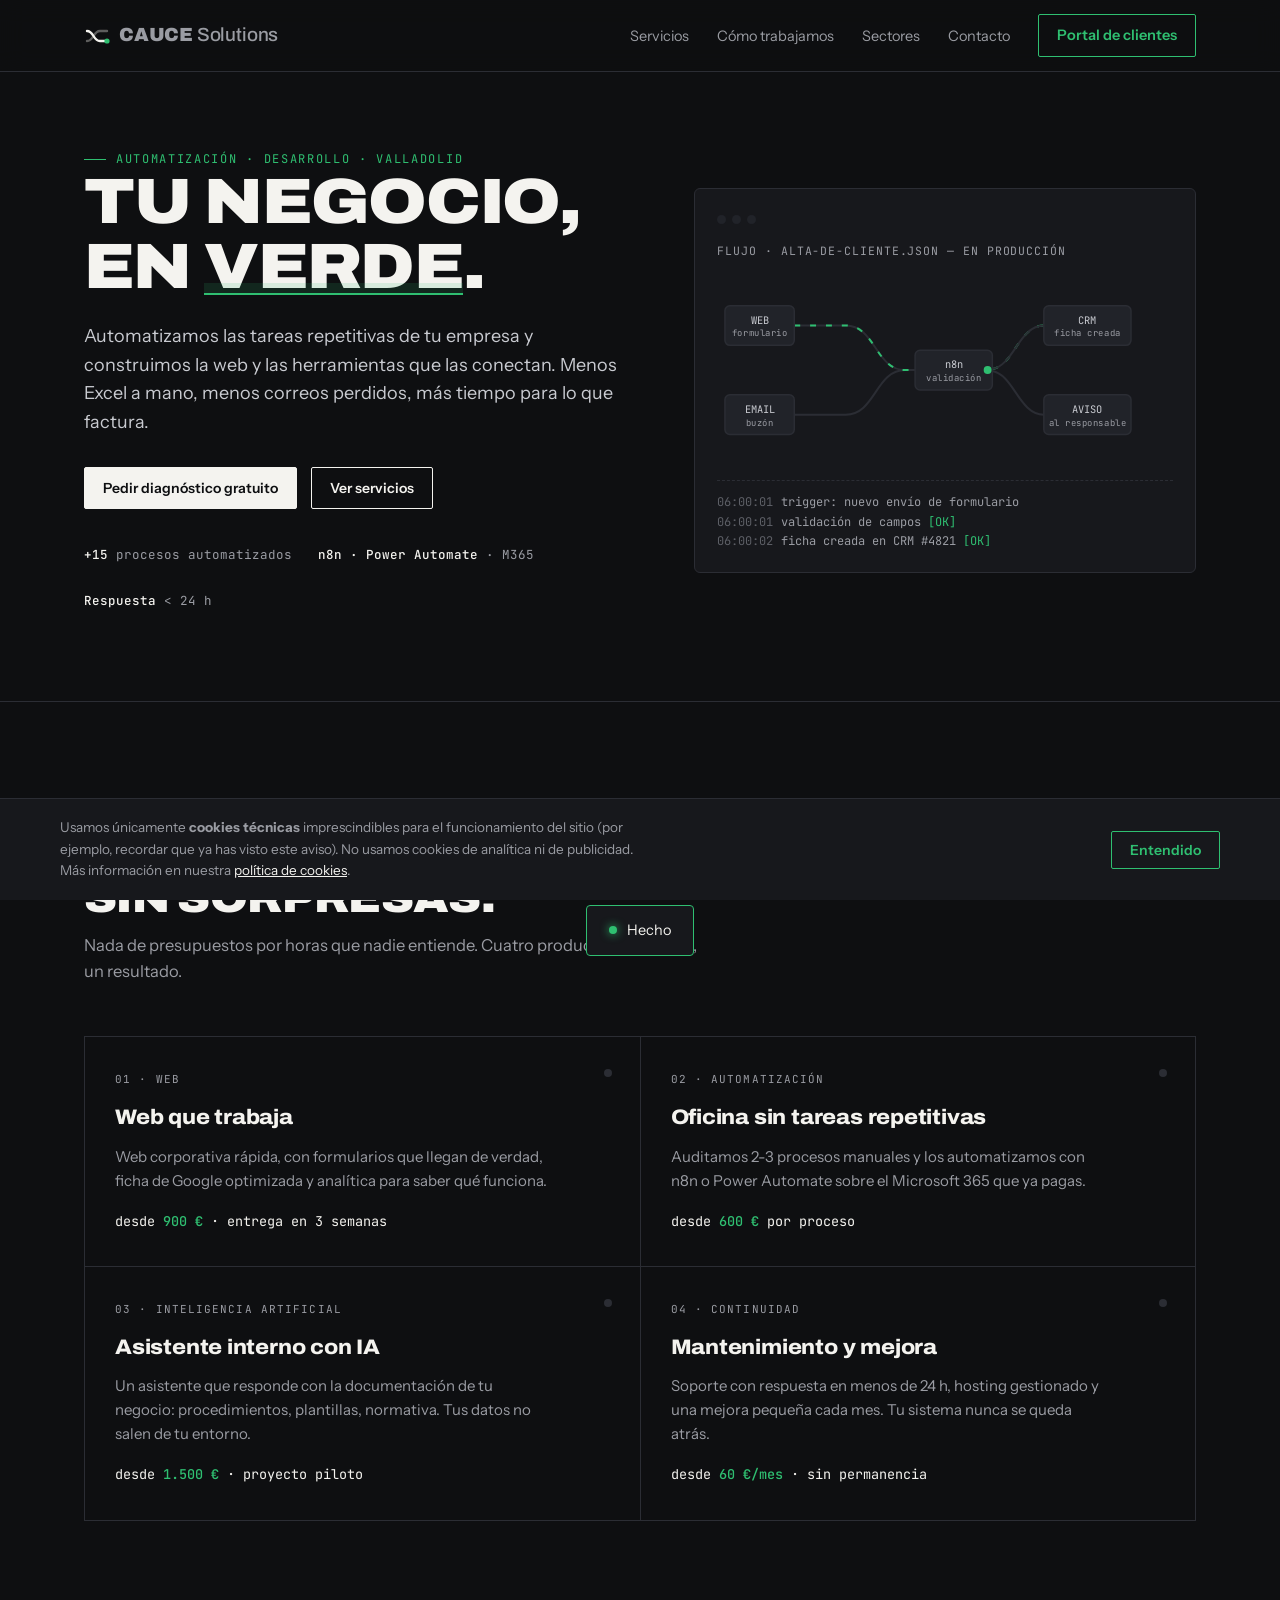
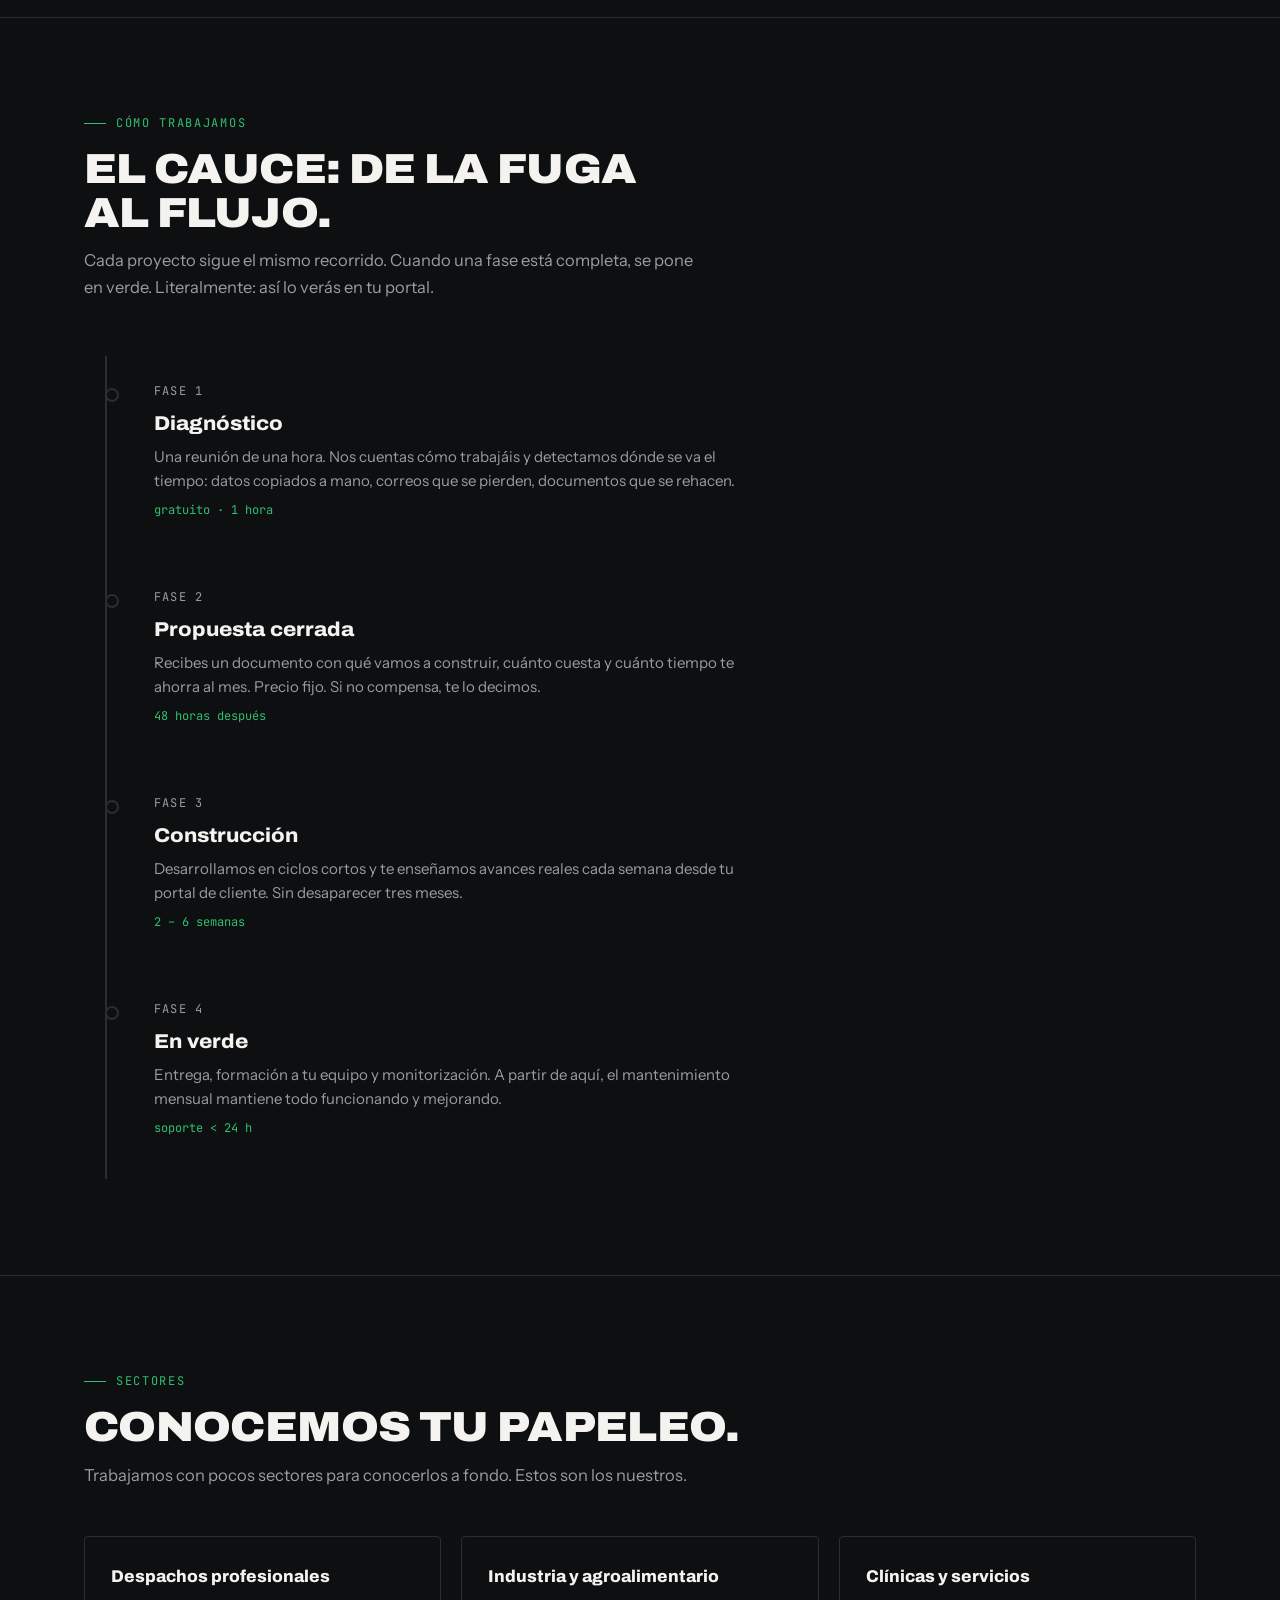
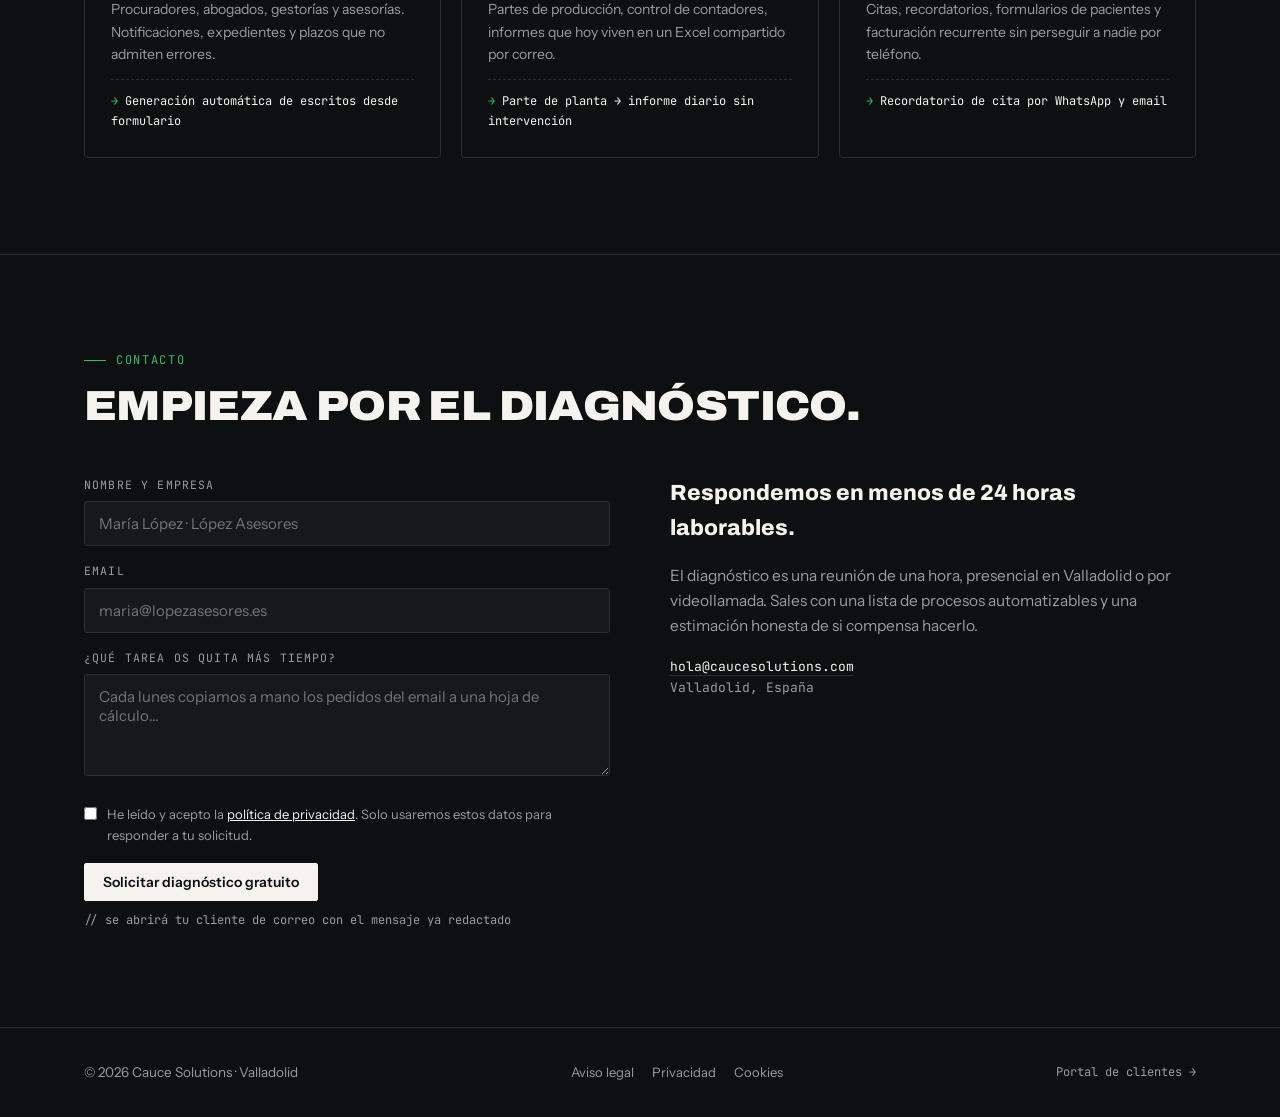
==== public/index.html @ e4cf9851 "feat: landing de caucesolutions.es lista para Workers Builds Landing estática (inicio, páginas legal" ====
<!DOCTYPE html>
<html lang="es">
<head>
<meta charset="UTF-8">
<meta name="viewport" content="width=device-width, initial-scale=1.0">
<title>Cauce Solutions — Automatización y desarrollo web para pymes</title>
<meta name="description" content="Automatizamos las tareas repetitivas de tu empresa y construimos la web y las herramientas que las conectan. Desarrollo web, automatización de procesos e IA aplicada para pymes en Valladolid.">
<meta name="robots" content="index, follow">
<link rel="canonical" href="https://caucesolutions.es/">
<meta name="theme-color" content="#0e0f11">

<meta property="og:type" content="website">
<meta property="og:site_name" content="Cauce Solutions">
<meta property="og:title" content="Cauce Solutions — Automatización y desarrollo web para pymes">
<meta property="og:description" content="Automatizamos las tareas repetitivas de tu empresa y construimos la web y las herramientas que las conectan.">
<meta property="og:url" content="https://caucesolutions.es/">
<meta property="og:locale" content="es_ES">
<meta name="twitter:card" content="summary">
<meta name="twitter:title" content="Cauce Solutions — Automatización y desarrollo web para pymes">
<meta name="twitter:description" content="Automatizamos las tareas repetitivas de tu empresa y construimos la web y las herramientas que las conectan.">

<link rel="icon" type="image/svg+xml" href="favicon.svg">
<link rel="mask-icon" href="favicon.svg" color="#0e0f11">
<link rel="manifest" href="site.webmanifest">

<link rel="preconnect" href="https://fonts.googleapis.com">
<link rel="preconnect" href="https://fonts.gstatic.com" crossorigin>
<link href="https://fonts.googleapis.com/css2?family=Archivo:wdth,wght@62..125,400..900&family=Instrument+Sans:wght@400;500;600&family=JetBrains+Mono:wght@400;500;700&display=swap" rel="stylesheet">
<style>
:root{
  --ink:#0e0f11;
  --ink-2:#17181c;
  --ink-3:#212329;
  --line:#2b2d34;
  --paper:#f4f3ef;
  --mut:#9a9ca3;
  --ok:#2fbf71;
  --ok-dim:rgba(47,191,113,.14);
  --danger:#e5484d;
  --warn:#f5b942;
  --disp:'Archivo',sans-serif;
  --body:'Instrument Sans',sans-serif;
  --mono:'JetBrains Mono',monospace;
}
*{margin:0;padding:0;box-sizing:border-box}
html{scroll-behavior:smooth}
body{background:var(--ink);color:var(--paper);font-family:var(--body);font-size:16px;line-height:1.6;-webkit-font-smoothing:antialiased}
::selection{background:var(--ok);color:var(--ink)}
a{color:inherit}
button{font-family:inherit;cursor:pointer}
.mono{font-family:var(--mono)}
.ok{color:var(--ok)}

/* ---------- utilidades ---------- */
.wrap{max-width:1160px;margin:0 auto;padding:0 24px}
.eyebrow{font-family:var(--mono);font-size:12px;letter-spacing:.14em;text-transform:uppercase;color:var(--ok);display:flex;align-items:center;gap:10px}
.eyebrow::before{content:"";width:22px;height:1px;background:var(--ok)}
.reveal{opacity:0;transform:translateY(22px);transition:opacity .7s ease,transform .7s ease}
.reveal.in{opacity:1;transform:none}
@media (prefers-reduced-motion:reduce){
  .reveal{opacity:1;transform:none;transition:none}
  *{animation-duration:.001s !important;animation-iteration-count:1 !important;transition-duration:.001s !important}
  html{scroll-behavior:auto}
}

/* ---------- nav ---------- */
nav{position:fixed;top:0;left:0;right:0;z-index:50;background:rgba(14,15,17,.82);backdrop-filter:blur(12px);border-bottom:1px solid var(--line)}
.nav-in{max-width:1160px;margin:0 auto;padding:14px 24px;display:flex;align-items:center;justify-content:space-between}
.logo{font-family:var(--disp);font-weight:900;font-stretch:110%;font-size:19px;letter-spacing:-.01em;display:flex;align-items:center;gap:9px;text-decoration:none}
.logo-mark{width:26px;height:26px;flex:none}
.logo-mark path{stroke:var(--paper);stroke-width:2.4;fill:none;stroke-linecap:round}
.logo-mark .pulse-dot{fill:var(--ok)}
.logo b{font-weight:900}.logo span{font-weight:500;font-stretch:100%;color:var(--mut)}
.nav-links{display:flex;gap:28px;align-items:center;list-style:none}
.nav-links a{text-decoration:none;font-size:14.5px;color:var(--mut);transition:color .2s}
.nav-links a:hover,.nav-links a:focus-visible{color:var(--paper)}
.btn{display:inline-flex;align-items:center;gap:8px;border:1px solid var(--paper);background:transparent;color:var(--paper);padding:9px 18px;font-size:14px;font-weight:600;text-decoration:none;transition:background .2s,color .2s,border-color .2s;border-radius:2px}
.btn:hover,.btn:focus-visible{background:var(--paper);color:var(--ink)}
.btn.solid{background:var(--paper);color:var(--ink)}
.btn.solid:hover,.btn.solid:focus-visible{background:var(--ok);border-color:var(--ok);color:var(--ink)}
.btn.ok-btn{border-color:var(--ok);color:var(--ok)}
.btn.ok-btn:hover,.btn.ok-btn:focus-visible{background:var(--ok);color:var(--ink)}
.btn[disabled]{opacity:.45;cursor:not-allowed}
.btn[disabled]:hover{background:transparent;color:var(--paper)}
.burger{display:none;background:none;border:1px solid var(--line);color:var(--paper);padding:8px 10px;border-radius:2px;font-family:var(--mono);font-size:12px}

/* ---------- hero ---------- */
header.hero{padding:150px 0 90px;position:relative;overflow:hidden}
.hero-grid{display:grid;grid-template-columns:1.05fr .95fr;gap:56px;align-items:center}
h1{font-family:var(--disp);font-weight:900;font-stretch:112%;font-size:clamp(38px,5.4vw,64px);line-height:1.02;letter-spacing:-.02em;text-transform:uppercase}
h1 .under{position:relative;white-space:nowrap}
h1 .under::after{content:"";position:absolute;left:0;bottom:6px;height:10px;width:100%;background:var(--ok-dim);border-bottom:2px solid var(--ok);transform:scaleX(0);transform-origin:left;animation:draw 1s .5s ease forwards}
@keyframes draw{to{transform:scaleX(1)}}
.hero p.lead{margin:22px 0 30px;font-size:18px;color:#c9cbd1;max-width:46ch}
.hero-ctas{display:flex;gap:14px;flex-wrap:wrap}
.hero-meta{margin-top:36px;display:flex;gap:26px;flex-wrap:wrap;font-family:var(--mono);font-size:12.5px;color:var(--mut)}
.hero-meta b{color:var(--paper);font-weight:500}

/* pipeline (elemento firma) */
.pipeline{background:var(--ink-2);border:1px solid var(--line);border-radius:6px;padding:26px 22px;position:relative}
.pipeline .win{display:flex;gap:6px;margin-bottom:18px}
.pipeline .win i{width:9px;height:9px;border-radius:50%;background:var(--ink-3);display:block}
.pipe-title{font-family:var(--mono);font-size:11.5px;color:var(--mut);letter-spacing:.08em;text-transform:uppercase;margin-bottom:16px}
.pipe-svg{width:100%;height:auto;display:block}
.pipe-svg .wire{stroke:var(--line);stroke-width:2;fill:none}
.pipe-svg .wire-lit{stroke:var(--ok);stroke-width:2;fill:none;stroke-dasharray:6 10;animation:flow 1.4s linear infinite}
@keyframes flow{to{stroke-dashoffset:-16}}
.pipe-svg .node{fill:var(--ink-3);stroke:var(--line);stroke-width:1.5}
.pipe-svg text{font-family:var(--mono);font-size:10.5px;fill:#c9cbd1}
.pipe-svg .nlabel{fill:var(--mut);font-size:9px;letter-spacing:.06em}
.pipe-svg .dot{fill:var(--ok);animation:travel 3.2s linear infinite}
@keyframes travel{0%{opacity:0}6%{opacity:1}94%{opacity:1}100%{opacity:0}}
.pipe-log{margin-top:16px;border-top:1px dashed var(--line);padding-top:12px;font-family:var(--mono);font-size:12px;color:var(--mut);height:66px;overflow:hidden}
.pipe-log div{opacity:0;animation:logline .4s ease forwards}
@keyframes logline{to{opacity:1}}
.pipe-log .t{color:#5d5f66;margin-right:8px}
.pipe-log .okk{color:var(--ok)}

/* ---------- secciones landing ---------- */
section{padding:96px 0;border-top:1px solid var(--line)}
h2{font-family:var(--disp);font-weight:900;font-stretch:110%;font-size:clamp(28px,3.6vw,42px);line-height:1.05;letter-spacing:-.015em;text-transform:uppercase;margin:14px 0 12px}
.sec-sub{color:var(--mut);max-width:56ch;font-size:16.5px}

/* servicios */
.svc-grid{margin-top:52px;display:grid;grid-template-columns:repeat(2,1fr);gap:1px;background:var(--line);border:1px solid var(--line)}
.svc{background:var(--ink);padding:34px 30px;position:relative;transition:background .25s}
.svc:hover{background:var(--ink-2)}
.svc .tag{font-family:var(--mono);font-size:11px;color:var(--mut);letter-spacing:.1em;text-transform:uppercase}
.svc h3{font-family:var(--disp);font-weight:800;font-stretch:108%;font-size:21px;margin:12px 0 10px;letter-spacing:-.01em}
.svc p{color:var(--mut);font-size:15px;max-width:44ch}
.svc .price{margin-top:18px;font-family:var(--mono);font-size:13.5px;color:var(--paper)}
.svc .price b{color:var(--ok);font-weight:500}
.svc .st{position:absolute;top:32px;right:28px;width:8px;height:8px;border-radius:50%;background:var(--line);transition:background .25s,box-shadow .25s}
.svc:hover .st{background:var(--ok);box-shadow:0 0 12px var(--ok)}

/* proceso — el cauce */
.proc{display:grid;grid-template-columns:44px 1fr;gap:0 26px;margin-top:56px;position:relative}
.proc-rail{grid-column:1;grid-row:1/span 8;position:relative;width:2px;justify-self:center;background:var(--line)}
.proc-rail .fill{position:absolute;top:0;left:0;width:100%;height:0;background:var(--ok);transition:height .2s linear}
.step{grid-column:2;padding:26px 0 40px;position:relative}
.step .knob{position:absolute;left:-49px;top:32px;width:14px;height:14px;border-radius:50%;background:var(--ink);border:2px solid var(--line);transition:border-color .3s,background .3s,box-shadow .3s}
.step.lit .knob{border-color:var(--ok);background:var(--ok);box-shadow:0 0 14px rgba(47,191,113,.7)}
.step .n{font-family:var(--mono);font-size:12px;color:var(--mut);letter-spacing:.1em}
.step h3{font-family:var(--disp);font-weight:800;font-stretch:108%;font-size:20px;margin:6px 0}
.step p{color:var(--mut);font-size:15px;max-width:60ch}
.step .dur{font-family:var(--mono);font-size:12px;color:var(--ok);margin-top:8px;display:inline-block}

/* nichos */
.niche-row{margin-top:48px;display:grid;grid-template-columns:repeat(3,1fr);gap:20px}
.niche{border:1px solid var(--line);padding:26px;border-radius:4px;transition:border-color .25s,transform .25s}
.niche:hover{border-color:var(--ok);transform:translateY(-3px)}
.niche h3{font-family:var(--disp);font-weight:800;font-size:17px;margin-bottom:8px}
.niche p{color:var(--mut);font-size:14px}
.niche .ex{margin-top:14px;font-family:var(--mono);font-size:12px;color:var(--paper);border-top:1px dashed var(--line);padding-top:12px}
.niche .ex::before{content:"→ ";color:var(--ok)}

/* contacto */
.cta-box{margin-top:48px;display:grid;grid-template-columns:1fr 1fr;gap:60px;align-items:start}
.field{margin-bottom:16px}
.field label{display:block;font-family:var(--mono);font-size:11.5px;letter-spacing:.1em;text-transform:uppercase;color:var(--mut);margin-bottom:7px}
.field input,.field textarea,.field select{width:100%;background:var(--ink-2);border:1px solid var(--line);color:var(--paper);padding:12px 14px;font-family:var(--body);font-size:15px;border-radius:3px;transition:border-color .2s}
.field input:focus,.field textarea:focus,.field select:focus{outline:none;border-color:var(--ok)}
.field-check{display:flex;align-items:flex-start;gap:10px;margin:20px 0 18px}
.field-check input{width:auto;margin-top:3px;accent-color:var(--ok)}
.field-check label{font-size:13px;color:var(--mut);font-family:var(--body);text-transform:none;letter-spacing:0}
.field-check a{color:var(--paper);text-decoration:underline}
.form-note{font-family:var(--mono);font-size:12px;color:var(--mut);margin-top:10px}
.contact-info{font-size:15.5px;color:var(--mut)}
.contact-info p{margin-bottom:18px}
.contact-info .big{font-family:var(--disp);font-weight:800;font-size:22px;color:var(--paper)}
.contact-info a.mail{color:var(--paper);text-decoration:none;border-bottom:1px solid var(--line)}
.contact-info a.mail:hover{border-color:var(--ok);color:var(--ok)}

footer{border-top:1px solid var(--line);padding:34px 0;color:var(--mut);font-size:13.5px}
.foot-in{display:flex;justify-content:space-between;gap:20px;flex-wrap:wrap;align-items:center}
.foot-in .mono{font-size:12px}
.foot-legal{display:flex;gap:18px;flex-wrap:wrap;list-style:none}
.foot-legal a{text-decoration:none;color:var(--mut);font-size:13px;transition:color .2s}
.foot-legal a:hover{color:var(--paper)}

.toast{position:fixed;bottom:24px;left:50%;transform:translateX(-50%) translateY(80px);background:var(--ink-2);border:1px solid var(--ok);color:var(--paper);padding:13px 22px;border-radius:4px;font-size:14.5px;z-index:99;transition:transform .35s ease;display:flex;gap:10px;align-items:center;max-width:calc(100vw - 40px)}
.toast.show{transform:translateX(-50%) translateY(0)}
.toast::before{content:"";width:8px;height:8px;border-radius:50%;background:var(--ok);box-shadow:0 0 10px var(--ok);flex:none}

/* ---------- aviso de cookies ---------- */
.cookie-bar{position:fixed;left:0;right:0;bottom:0;z-index:100;background:var(--ink-2);border-top:1px solid var(--line);padding:18px 24px;display:none}
.cookie-bar.show{display:block}
.cookie-in{max-width:1160px;margin:0 auto;display:flex;gap:22px;align-items:center;justify-content:space-between;flex-wrap:wrap}
.cookie-in p{font-size:13.5px;color:var(--mut);max-width:66ch}
.cookie-in p a{color:var(--paper);text-decoration:underline}
.cookie-actions{display:flex;gap:10px;flex:none}

@media(max-width:960px){
  .hero-grid{grid-template-columns:1fr}
  .svc-grid{grid-template-columns:1fr}
  .niche-row{grid-template-columns:1fr}
  .cta-box{grid-template-columns:1fr}
  .nav-links{display:none}
  .burger{display:block}
  .nav-links.open{display:flex;position:absolute;top:100%;left:0;right:0;background:var(--ink-2);flex-direction:column;padding:18px 24px;border-bottom:1px solid var(--line);align-items:flex-start}
  .cookie-in{flex-direction:column;align-items:flex-start}
}
</style>
</head>
<body>

<!-- ============ TOAST ============ -->
<div class="toast" id="toast">Hecho</div>

<nav>
  <div class="nav-in">
    <a class="logo" href="index.html" aria-label="Cauce Solutions — inicio">
      <svg class="logo-mark" viewBox="0 0 26 26" aria-hidden="true">
        <path d="M3 8 C10 8 9 18 16 18 L23 18"/>
        <path d="M3 18 C10 18 9 8 16 8 L23 8" opacity=".35"/>
        <circle class="pulse-dot" cx="23" cy="18" r="2.6"/>
      </svg>
      <span><b>CAUCE</b> <span>Solutions</span></span>
    </a>
    <ul class="nav-links" id="navLinks">
      <li><a href="#servicios">Servicios</a></li>
      <li><a href="#proceso">Cómo trabajamos</a></li>
      <li><a href="#sectores">Sectores</a></li>
      <li><a href="#contacto">Contacto</a></li>
      <li><a class="btn ok-btn" href="/portal/">Portal de clientes</a></li>
    </ul>
    <button class="burger" onclick="document.getElementById('navLinks').classList.toggle('open')" aria-expanded="false" aria-controls="navLinks">MENÚ</button>
  </div>
</nav>

<header class="hero" id="top">
  <div class="wrap hero-grid">
    <div>
      <div class="eyebrow">Automatización · Desarrollo · Valladolid</div>
      <h1>Tu negocio,<br>en <span class="under">verde</span>.</h1>
      <p class="lead">Automatizamos las tareas repetitivas de tu empresa y construimos la web y las herramientas que las conectan. Menos Excel a mano, menos correos perdidos, más tiempo para lo que factura.</p>
      <div class="hero-ctas">
        <a class="btn solid" href="#contacto">Pedir diagnóstico gratuito</a>
        <a class="btn" href="#servicios">Ver servicios</a>
      </div>
      <div class="hero-meta">
        <div><b>+15</b> procesos automatizados</div>
        <div><b>n8n · Power Automate</b> · M365</div>
        <div><b>Respuesta</b> &lt; 24 h</div>
      </div>
    </div>

    <div class="pipeline reveal" aria-hidden="true">
      <div class="win"><i></i><i></i><i></i></div>
      <div class="pipe-title">flujo · alta-de-cliente.json — en producción</div>
      <svg class="pipe-svg" viewBox="0 0 460 190">
        <!-- cables -->
        <path class="wire" d="M78 50 L130 50 C160 50 160 95 190 95 L200 95"/>
        <path class="wire" d="M78 140 L130 140 C160 140 160 95 190 95 L200 95"/>
        <path class="wire-lit" d="M78 50 L130 50 C160 50 160 95 190 95 L200 95"/>
        <path class="wire-lit" d="M278 94 C300 90 305 50 330 50" style="animation-delay:.4s"/>
        <!-- nodos -->
        <g>
          <rect class="node" x="8" y="30" width="70" height="40" rx="5"/>
          <text x="43" y="48" text-anchor="middle">WEB</text>
          <text class="nlabel" x="43" y="61" text-anchor="middle">formulario</text>
        </g>
        <g>
          <rect class="node" x="8" y="120" width="70" height="40" rx="5"/>
          <text x="43" y="138" text-anchor="middle">EMAIL</text>
          <text class="nlabel" x="43" y="151" text-anchor="middle">buzón</text>
        </g>
        <g>
          <rect class="node" x="200" y="75" width="78" height="40" rx="5"/>
          <text x="239" y="93" text-anchor="middle">n8n</text>
          <text class="nlabel" x="239" y="106" text-anchor="middle">validación</text>
        </g>
        <g>
          <rect class="node" x="330" y="30" width="88" height="40" rx="5"/>
          <text x="374" y="48" text-anchor="middle">CRM</text>
          <text class="nlabel" x="374" y="61" text-anchor="middle">ficha creada</text>
        </g>
        <g>
          <rect class="node" x="330" y="120" width="88" height="40" rx="5"/>
          <text x="374" y="138" text-anchor="middle">AVISO</text>
          <text class="nlabel" x="374" y="151" text-anchor="middle">al responsable</text>
        </g>
        <path class="wire" d="M330 50 C305 50 300 90 278 94 M330 140 C305 140 300 100 278 96"/>
        <!-- pulso viajero -->
        <circle class="dot" r="4">
          <animateMotion dur="3.2s" repeatCount="indefinite" path="M78 50 L130 50 C160 50 160 95 190 95 L239 95 L278 95 C305 95 300 52 330 50"/>
        </circle>
      </svg>
      <div class="pipe-log" id="pipeLog"></div>
    </div>
  </div>
</header>

<section id="servicios">
  <div class="wrap">
    <div class="eyebrow reveal">Servicios</div>
    <h2 class="reveal">Productos con precio cerrado.<br>Sin sorpresas.</h2>
    <p class="sec-sub reveal">Nada de presupuestos por horas que nadie entiende. Cuatro productos, un precio, un resultado.</p>
    <div class="svc-grid">
      <article class="svc reveal">
        <span class="st"></span>
        <div class="tag">01 · Web</div>
        <h3>Web que trabaja</h3>
        <p>Web corporativa rápida, con formularios que llegan de verdad, ficha de Google optimizada y analítica para saber qué funciona.</p>
        <div class="price">desde <b>900 €</b> · entrega en 3 semanas</div>
      </article>
      <article class="svc reveal">
        <span class="st"></span>
        <div class="tag">02 · Automatización</div>
        <h3>Oficina sin tareas repetitivas</h3>
        <p>Auditamos 2-3 procesos manuales y los automatizamos con n8n o Power Automate sobre el Microsoft 365 que ya pagas.</p>
        <div class="price">desde <b>600 €</b> por proceso</div>
      </article>
      <article class="svc reveal">
        <span class="st"></span>
        <div class="tag">03 · Inteligencia artificial</div>
        <h3>Asistente interno con IA</h3>
        <p>Un asistente que responde con la documentación de tu negocio: procedimientos, plantillas, normativa. Tus datos no salen de tu entorno.</p>
        <div class="price">desde <b>1.500 €</b> · proyecto piloto</div>
      </article>
      <article class="svc reveal">
        <span class="st"></span>
        <div class="tag">04 · Continuidad</div>
        <h3>Mantenimiento y mejora</h3>
        <p>Soporte con respuesta en menos de 24 h, hosting gestionado y una mejora pequeña cada mes. Tu sistema nunca se queda atrás.</p>
        <div class="price">desde <b>60 €/mes</b> · sin permanencia</div>
      </article>
    </div>
  </div>
</section>

<section id="proceso">
  <div class="wrap">
    <div class="eyebrow reveal">Cómo trabajamos</div>
    <h2 class="reveal">El cauce: de la fuga<br>al flujo.</h2>
    <p class="sec-sub reveal">Cada proyecto sigue el mismo recorrido. Cuando una fase está completa, se pone en verde. Literalmente: así lo verás en tu portal.</p>

    <div class="proc" id="proc">
      <div class="proc-rail"><div class="fill" id="railFill"></div></div>

      <div class="step"><span class="knob"></span>
        <div class="n">FASE 1</div>
        <h3>Diagnóstico</h3>
        <p>Una reunión de una hora. Nos cuentas cómo trabajáis y detectamos dónde se va el tiempo: datos copiados a mano, correos que se pierden, documentos que se rehacen.</p>
        <span class="dur mono">gratuito · 1 hora</span>
      </div>
      <div class="step"><span class="knob"></span>
        <div class="n">FASE 2</div>
        <h3>Propuesta cerrada</h3>
        <p>Recibes un documento con qué vamos a construir, cuánto cuesta y cuánto tiempo te ahorra al mes. Precio fijo. Si no compensa, te lo decimos.</p>
        <span class="dur mono">48 horas después</span>
      </div>
      <div class="step"><span class="knob"></span>
        <div class="n">FASE 3</div>
        <h3>Construcción</h3>
        <p>Desarrollamos en ciclos cortos y te enseñamos avances reales cada semana desde tu portal de cliente. Sin desaparecer tres meses.</p>
        <span class="dur mono">2 – 6 semanas</span>
      </div>
      <div class="step"><span class="knob"></span>
        <div class="n">FASE 4</div>
        <h3>En verde</h3>
        <p>Entrega, formación a tu equipo y monitorización. A partir de aquí, el mantenimiento mensual mantiene todo funcionando y mejorando.</p>
        <span class="dur mono">soporte &lt; 24 h</span>
      </div>
    </div>
  </div>
</section>

<section id="sectores">
  <div class="wrap">
    <div class="eyebrow reveal">Sectores</div>
    <h2 class="reveal">Conocemos tu papeleo.</h2>
    <p class="sec-sub reveal">Trabajamos con pocos sectores para conocerlos a fondo. Estos son los nuestros.</p>
    <div class="niche-row">
      <div class="niche reveal">
        <h3>Despachos profesionales</h3>
        <p>Procuradores, abogados, gestorías y asesorías. Notificaciones, expedientes y plazos que no admiten errores.</p>
        <div class="ex mono">Generación automática de escritos desde formulario</div>
      </div>
      <div class="niche reveal">
        <h3>Industria y agroalimentario</h3>
        <p>Partes de producción, control de contadores, informes que hoy viven en un Excel compartido por correo.</p>
        <div class="ex mono">Parte de planta → informe diario sin intervención</div>
      </div>
      <div class="niche reveal">
        <h3>Clínicas y servicios</h3>
        <p>Citas, recordatorios, formularios de pacientes y facturación recurrente sin perseguir a nadie por teléfono.</p>
        <div class="ex mono">Recordatorio de cita por WhatsApp y email</div>
      </div>
    </div>
  </div>
</section>

<section id="contacto">
  <div class="wrap">
    <div class="eyebrow reveal">Contacto</div>
    <h2 class="reveal">Empieza por el diagnóstico.</h2>
    <div class="cta-box">
      <form class="reveal" id="contactForm" novalidate>
        <div class="field">
          <label for="c-nombre">Nombre y empresa</label>
          <input id="c-nombre" name="nombre" type="text" placeholder="María López · López Asesores" required autocomplete="name">
        </div>
        <div class="field">
          <label for="c-email">Email</label>
          <input id="c-email" name="email" type="email" placeholder="maria@lopezasesores.es" required autocomplete="email">
        </div>
        <div class="field">
          <label for="c-msg">¿Qué tarea os quita más tiempo?</label>
          <textarea id="c-msg" name="mensaje" rows="4" placeholder="Cada lunes copiamos a mano los pedidos del email a una hoja de cálculo…" required></textarea>
        </div>
        <div class="field-check">
          <input type="checkbox" id="c-priv" name="privacidad" required>
          <label for="c-priv">He leído y acepto la <a href="privacidad.html">política de privacidad</a>. Solo usaremos estos datos para responder a tu solicitud.</label>
        </div>
        <button class="btn solid" type="submit">Solicitar diagnóstico gratuito</button>
        <div class="form-note">// se abrirá tu cliente de correo con el mensaje ya redactado</div>
      </form>
      <div class="contact-info reveal">
        <p class="big">Respondemos en menos de 24 horas laborables.</p>
        <p>El diagnóstico es una reunión de una hora, presencial en Valladolid o por videollamada. Sales con una lista de procesos automatizables y una estimación honesta de si compensa hacerlo.</p>
        <p class="mono" style="font-size:13px"><a class="mail" href="mailto:hola@caucesolutions.com">hola@caucesolutions.com</a><br>Valladolid, España</p>
      </div>
    </div>
  </div>
</section>

<footer>
  <div class="wrap foot-in">
    <div id="footYear">© 2026 Cauce Solutions · Valladolid</div>
    <ul class="foot-legal">
      <li><a href="aviso-legal.html">Aviso legal</a></li>
      <li><a href="privacidad.html">Privacidad</a></li>
      <li><a href="cookies.html">Cookies</a></li>
    </ul>
    <a class="mono" style="text-decoration:none;color:var(--mut)" href="/portal/">Portal de clientes →</a>
  </div>
</footer>

<!-- ============ AVISO DE COOKIES ============ -->
<div class="cookie-bar" id="cookieBar" role="dialog" aria-live="polite" aria-label="Aviso de cookies">
  <div class="cookie-in">
    <p>Usamos únicamente <b>cookies técnicas</b> imprescindibles para el funcionamiento del sitio (por ejemplo, recordar que ya has visto este aviso). No usamos cookies de analítica ni de publicidad. Más información en nuestra <a href="cookies.html">política de cookies</a>.</p>
    <div class="cookie-actions">
      <button class="btn ok-btn" onclick="setCookieConsent()">Entendido</button>
    </div>
  </div>
</div>

<script>
/* ============ contacto: envío por email, sin backend ============ */
document.getElementById('contactForm').addEventListener('submit', function(e){
  e.preventDefault();
  const nombre=document.getElementById('c-nombre').value.trim();
  const email=document.getElementById('c-email').value.trim();
  const mensaje=document.getElementById('c-msg').value.trim();
  const priv=document.getElementById('c-priv').checked;
  if(!nombre||!email||!mensaje){toast('Rellena todos los campos');return}
  if(!priv){toast('Debes aceptar la política de privacidad');return}
  const subject=encodeURIComponent('Diagnóstico gratuito — '+nombre);
  const body=encodeURIComponent(`Nombre y empresa: ${nombre}\nEmail: ${email}\n\n${mensaje}`);
  window.location.href=`mailto:hola@caucesolutions.com?subject=${subject}&body=${body}`;
  toast('Abriendo tu cliente de correo…');
});

function toast(msg){
  const t=document.getElementById('toast');
  t.textContent=msg;t.classList.add('show');
  clearTimeout(t._h);t._h=setTimeout(()=>t.classList.remove('show'),2600);
}

/* ============ año dinámico en el footer ============ */
document.getElementById('footYear').textContent='© '+new Date().getFullYear()+' Cauce Solutions · Valladolid';

/* ============ aviso de cookies ============ */
function setCookieConsent(){
  try{localStorage.setItem('cauce-cookie-notice','seen')}catch(e){}
  document.getElementById('cookieBar').classList.remove('show');
}
(function(){
  let seen=null;
  try{seen=localStorage.getItem('cauce-cookie-notice')}catch(e){}
  if(!seen)document.getElementById('cookieBar').classList.add('show');
})();

/* reveal on scroll */
const io=new IntersectionObserver(es=>es.forEach(e=>{if(e.isIntersecting){e.target.classList.add('in');io.unobserve(e.target)}}),{threshold:.12});
document.querySelectorAll('.reveal').forEach(el=>io.observe(el));

/* cauce: raíl que se llena y knobs que se encienden */
const rail=document.getElementById('railFill'),proc=document.getElementById('proc');
function railTick(){
  if(!proc)return;
  const r=proc.getBoundingClientRect(),vh=innerHeight;
  const p=Math.min(1,Math.max(0,(vh*0.72-r.top)/r.height));
  rail.style.height=(p*100)+'%';
  const railTop=proc.getBoundingClientRect().top;
  document.querySelectorAll('#proc .step').forEach(s=>{
    const kt=s.querySelector('.knob').getBoundingClientRect().top-railTop;
    s.classList.toggle('lit',kt<=p*r.height);
  });
}
addEventListener('scroll',railTick,{passive:true});addEventListener('resize',railTick);railTick();

/* log animado del pipeline */
const logLines=[
  ['06:00:01','trigger: nuevo envío de formulario','',''],
  ['06:00:01','validación de campos','OK','okk'],
  ['06:00:02','ficha creada en CRM #4821','OK','okk'],
  ['06:00:02','aviso enviado al responsable','OK','okk']
];
const logEl=document.getElementById('pipeLog');
let li=0;
function pushLog(){
  if(!logEl)return;
  if(li>=logLines.length){setTimeout(()=>{logEl.innerHTML='';li=0;pushLog()},2600);return}
  const[t,m,st,cls]=logLines[li++];
  const d=document.createElement('div');
  d.innerHTML=`<span class="t">${t}</span>${m}${st?` <span class="${cls}">[${st}]</span>`:''}`;
  logEl.appendChild(d);
  setTimeout(pushLog,650);
}
if(!matchMedia('(prefers-reduced-motion: reduce)').matches)pushLog();
else if(logEl)logEl.innerHTML='<div style="opacity:1"><span class="t">06:00:02</span>4 pasos ejecutados <span class="okk">[OK]</span></div>';
</script>
</body>
</html>
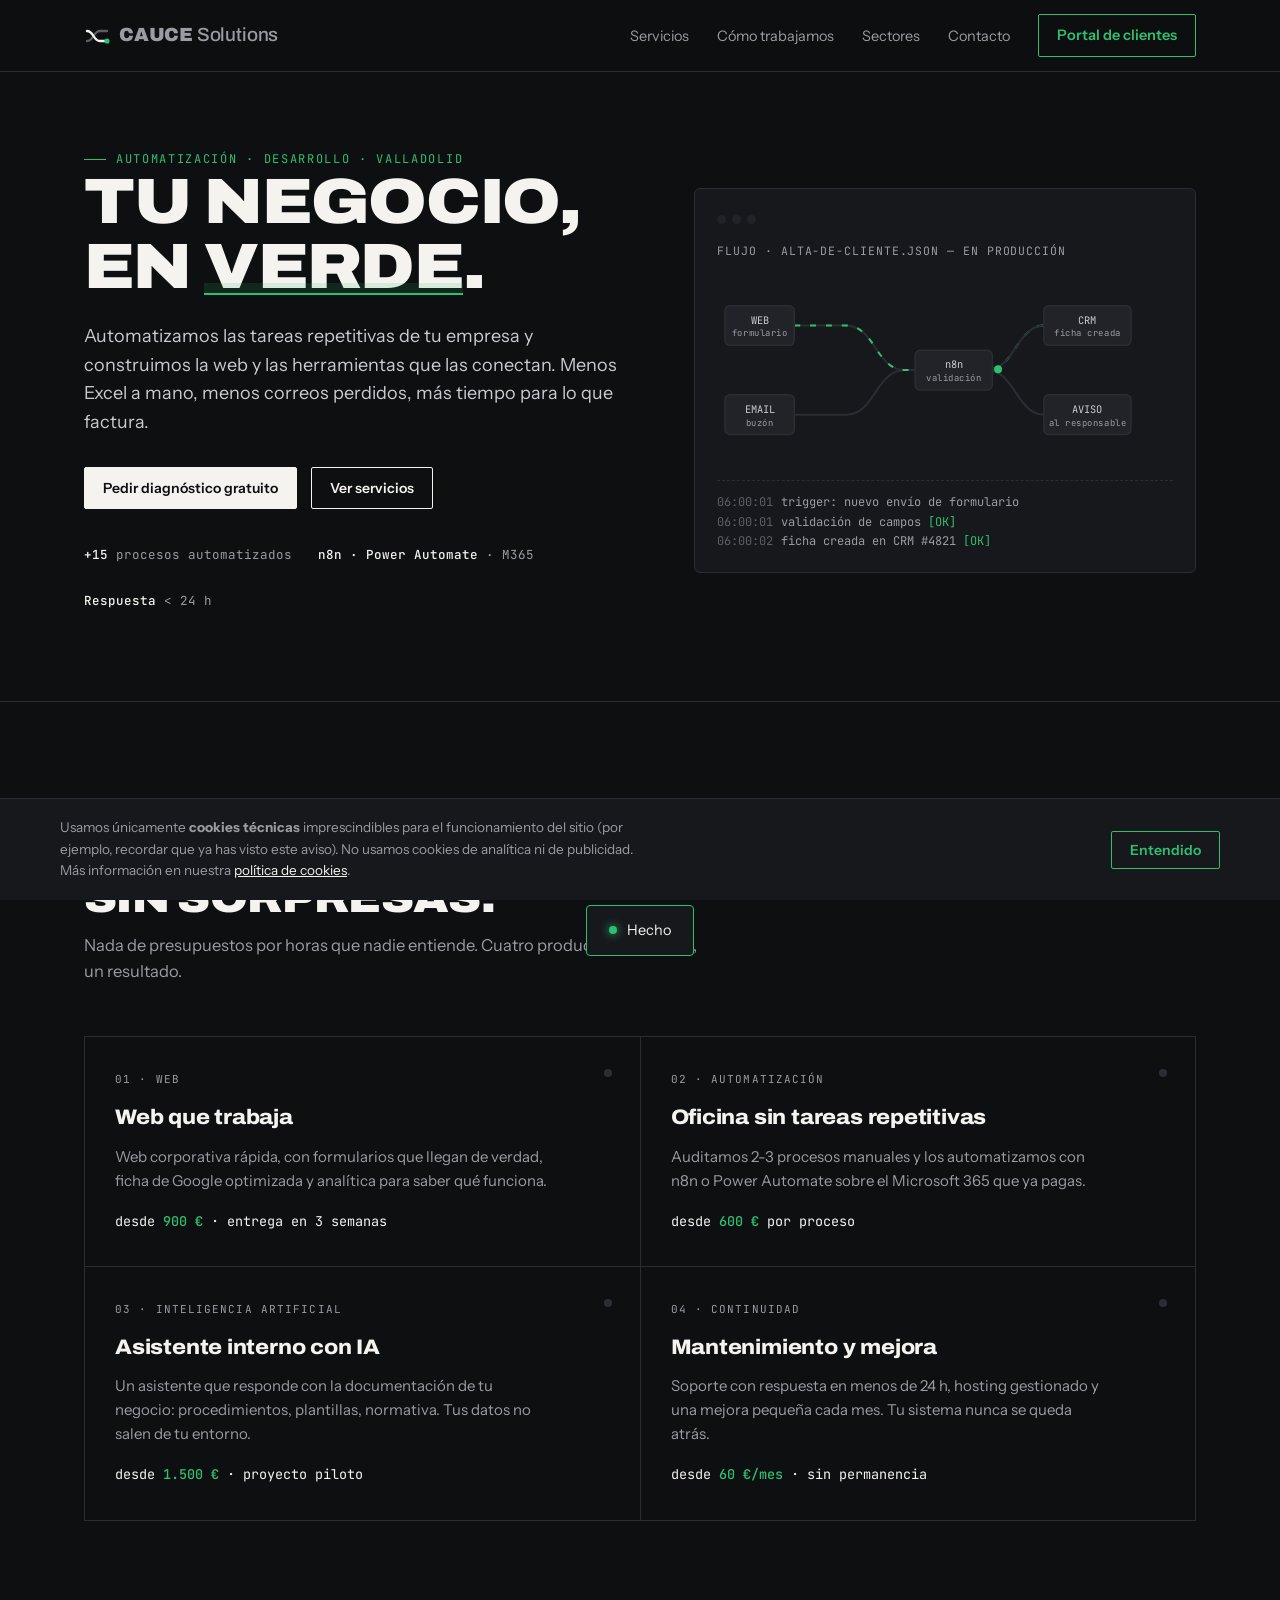
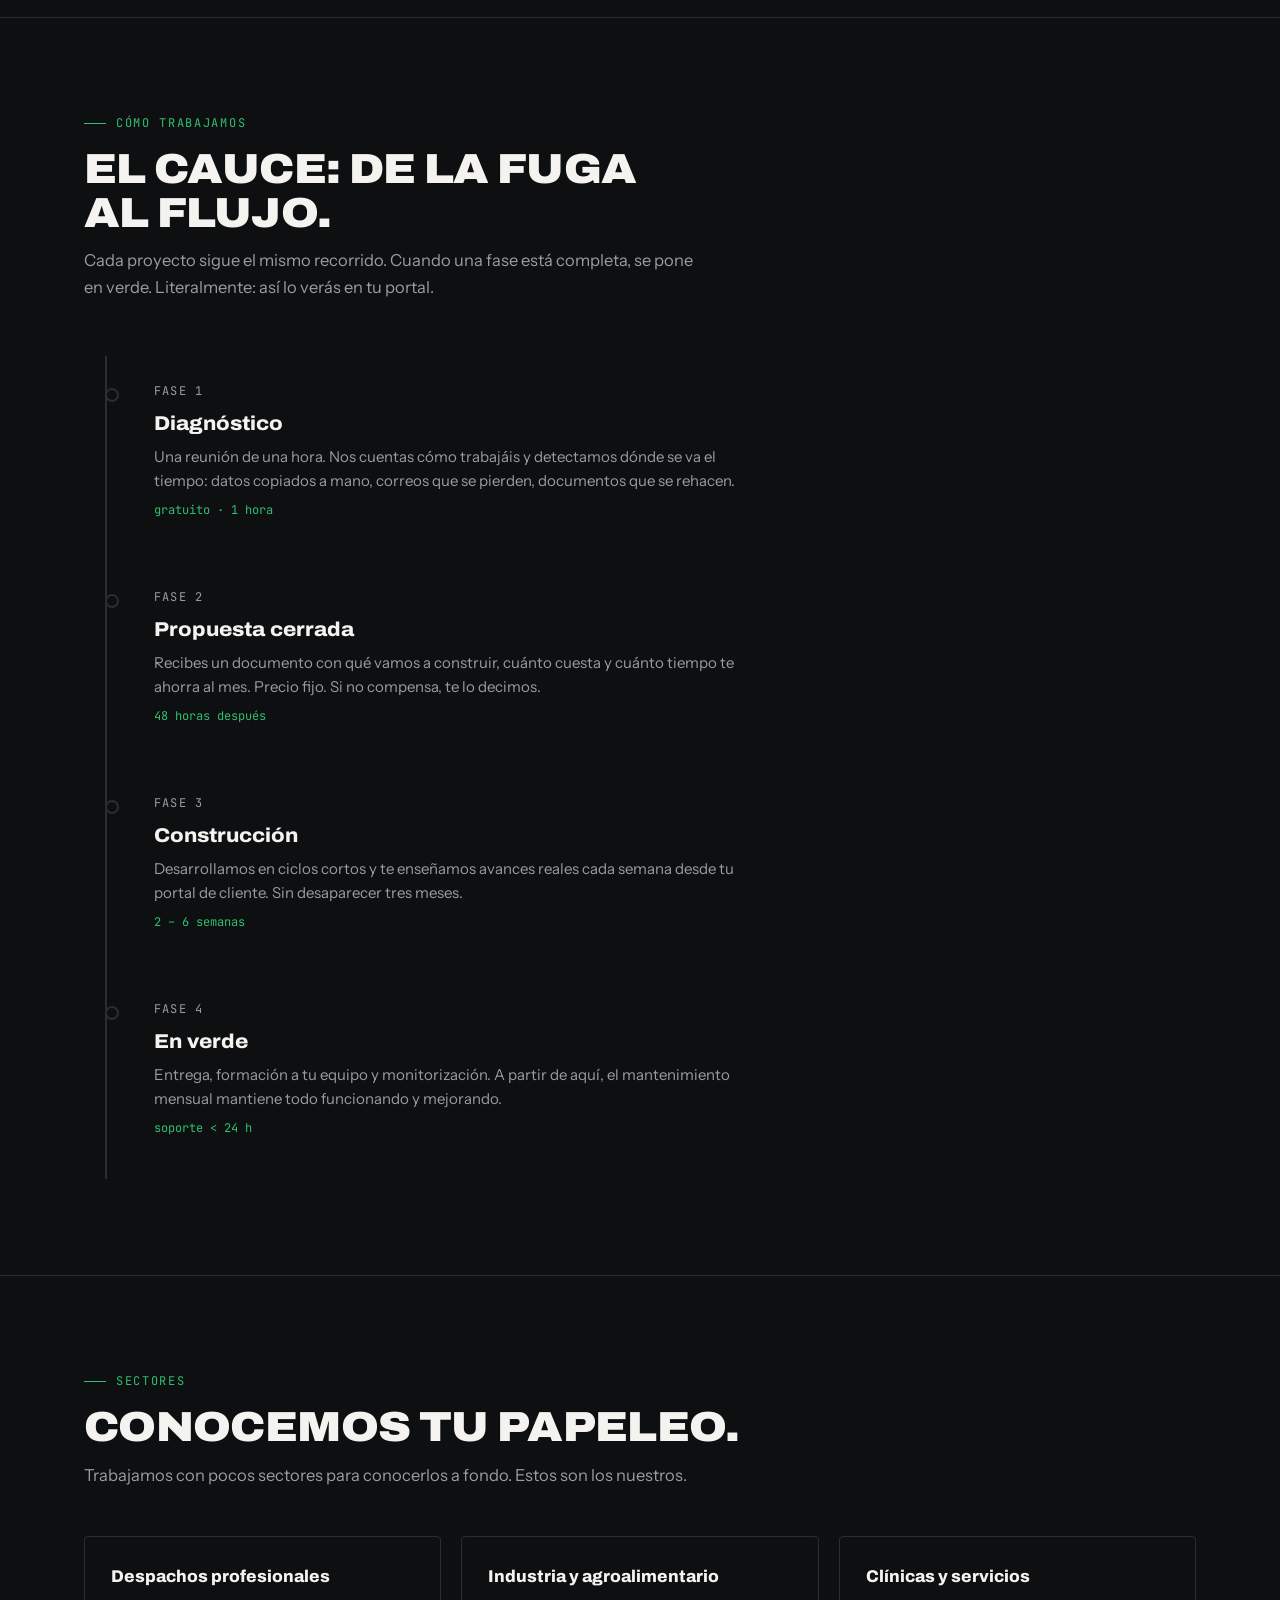
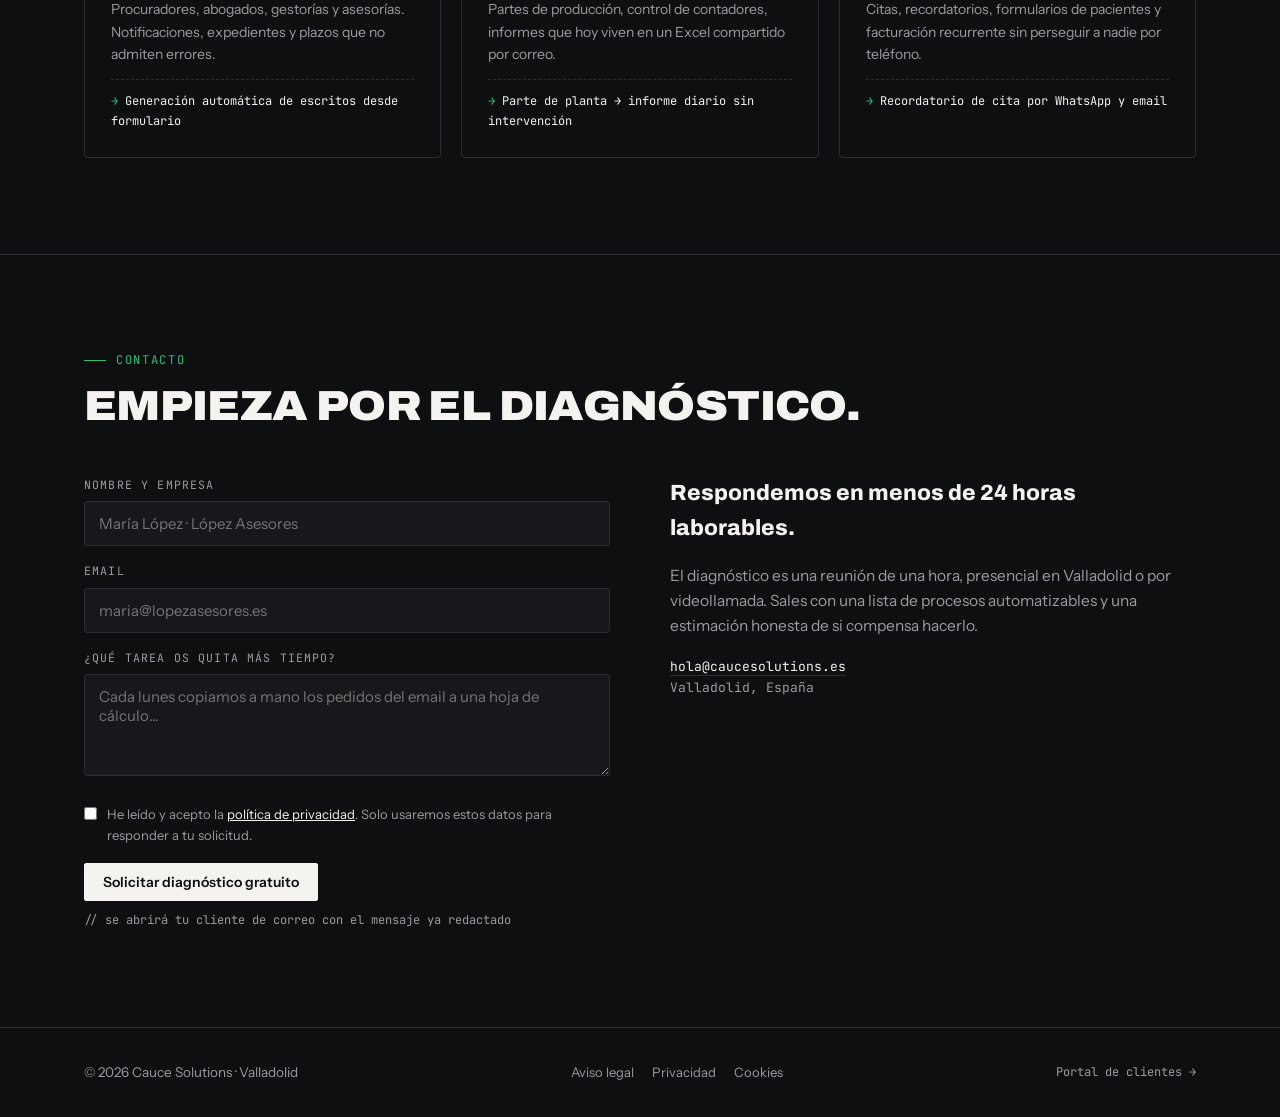
==== commit edaa42f4: "fix: contact email hola@caucesolutions.es to match the domain Co-Authored-By: Claude Opus 5.5 <norep" ====
--- a/public/index.html
+++ b/public/index.html
@@ -419,7 +419,7 @@
       <div class="contact-info reveal">
         <p class="big">Respondemos en menos de 24 horas laborables.</p>
         <p>El diagnóstico es una reunión de una hora, presencial en Valladolid o por videollamada. Sales con una lista de procesos automatizables y una estimación honesta de si compensa hacerlo.</p>
-        <p class="mono" style="font-size:13px"><a class="mail" href="mailto:hola@caucesolutions.com">hola@caucesolutions.com</a><br>Valladolid, España</p>
+        <p class="mono" style="font-size:13px"><a class="mail" href="mailto:hola@caucesolutions.es">hola@caucesolutions.es</a><br>Valladolid, España</p>
       </div>
     </div>
   </div>
@@ -459,7 +459,7 @@
   if(!priv){toast('Debes aceptar la política de privacidad');return}
   const subject=encodeURIComponent('Diagnóstico gratuito — '+nombre);
   const body=encodeURIComponent(`Nombre y empresa: ${nombre}\nEmail: ${email}\n\n${mensaje}`);
-  window.location.href=`mailto:hola@caucesolutions.com?subject=${subject}&body=${body}`;
+  window.location.href=`mailto:hola@caucesolutions.es?subject=${subject}&body=${body}`;
   toast('Abriendo tu cliente de correo…');
 });
 
